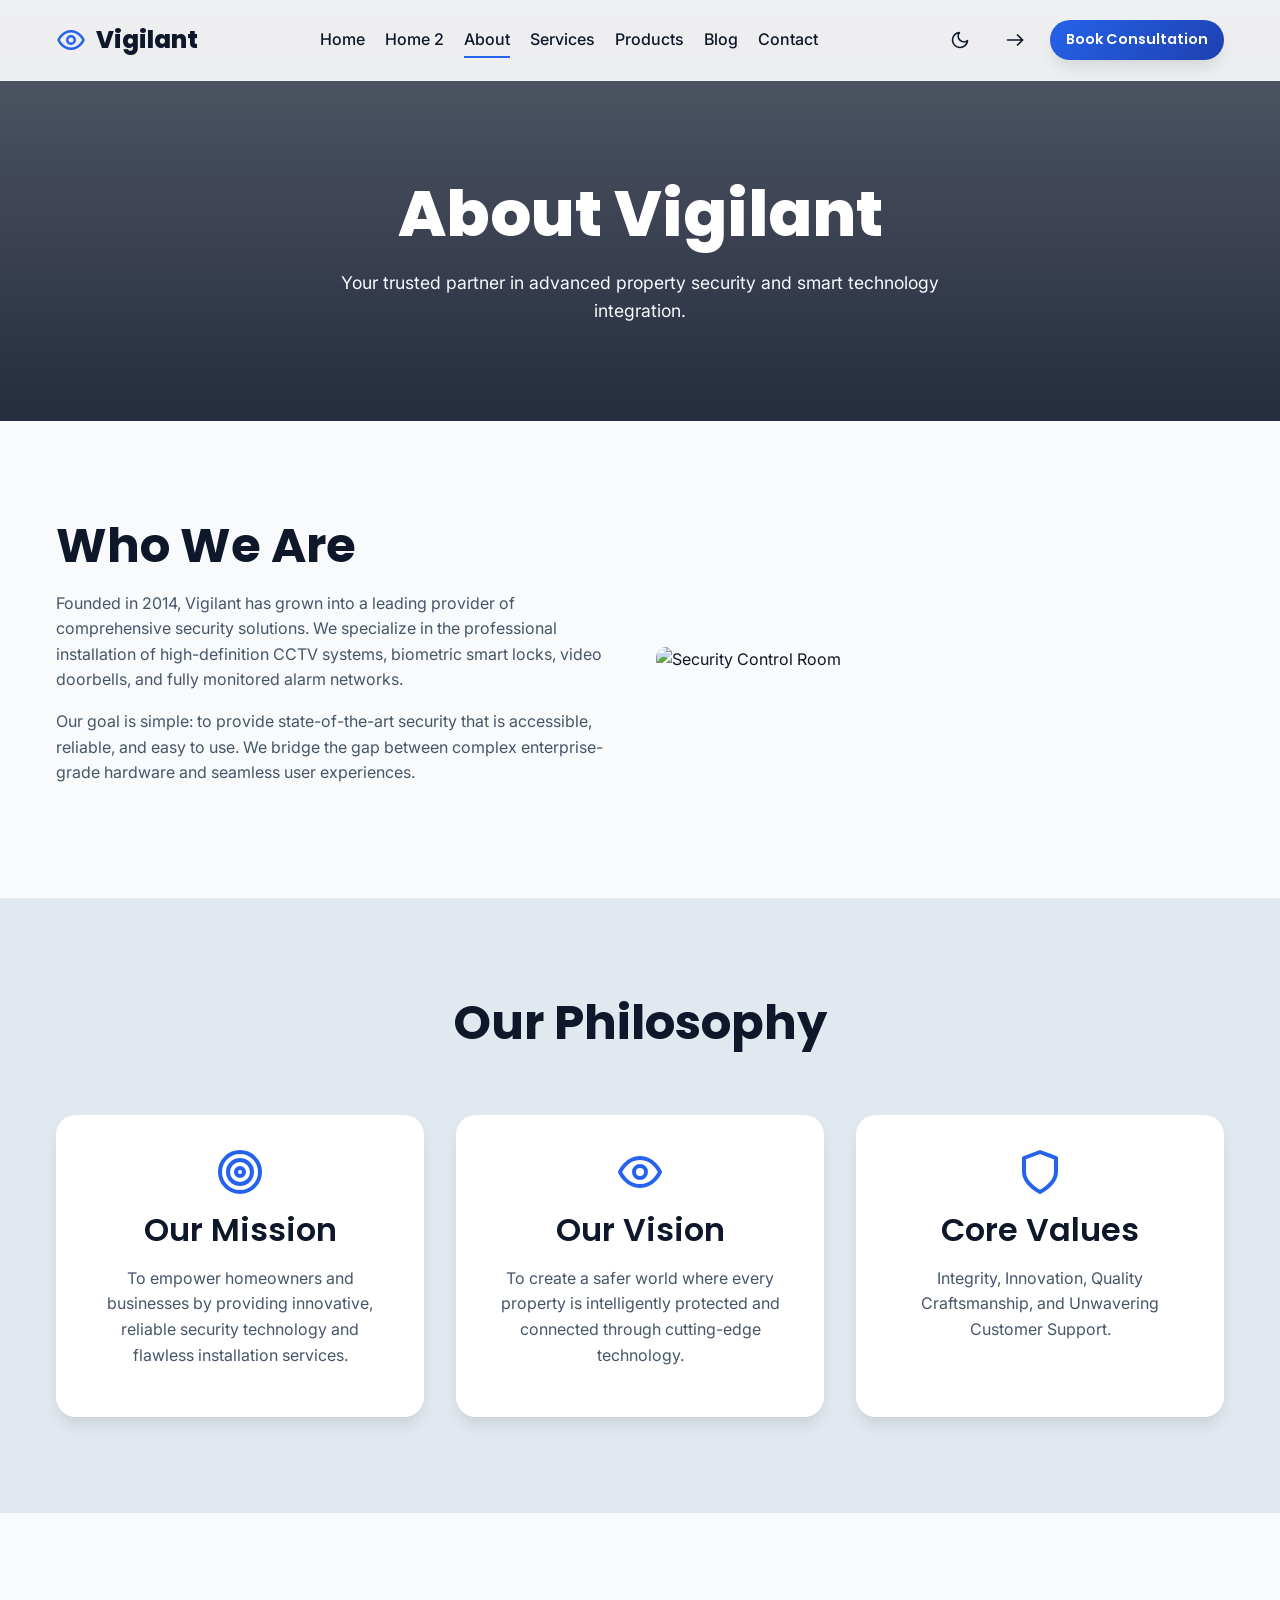
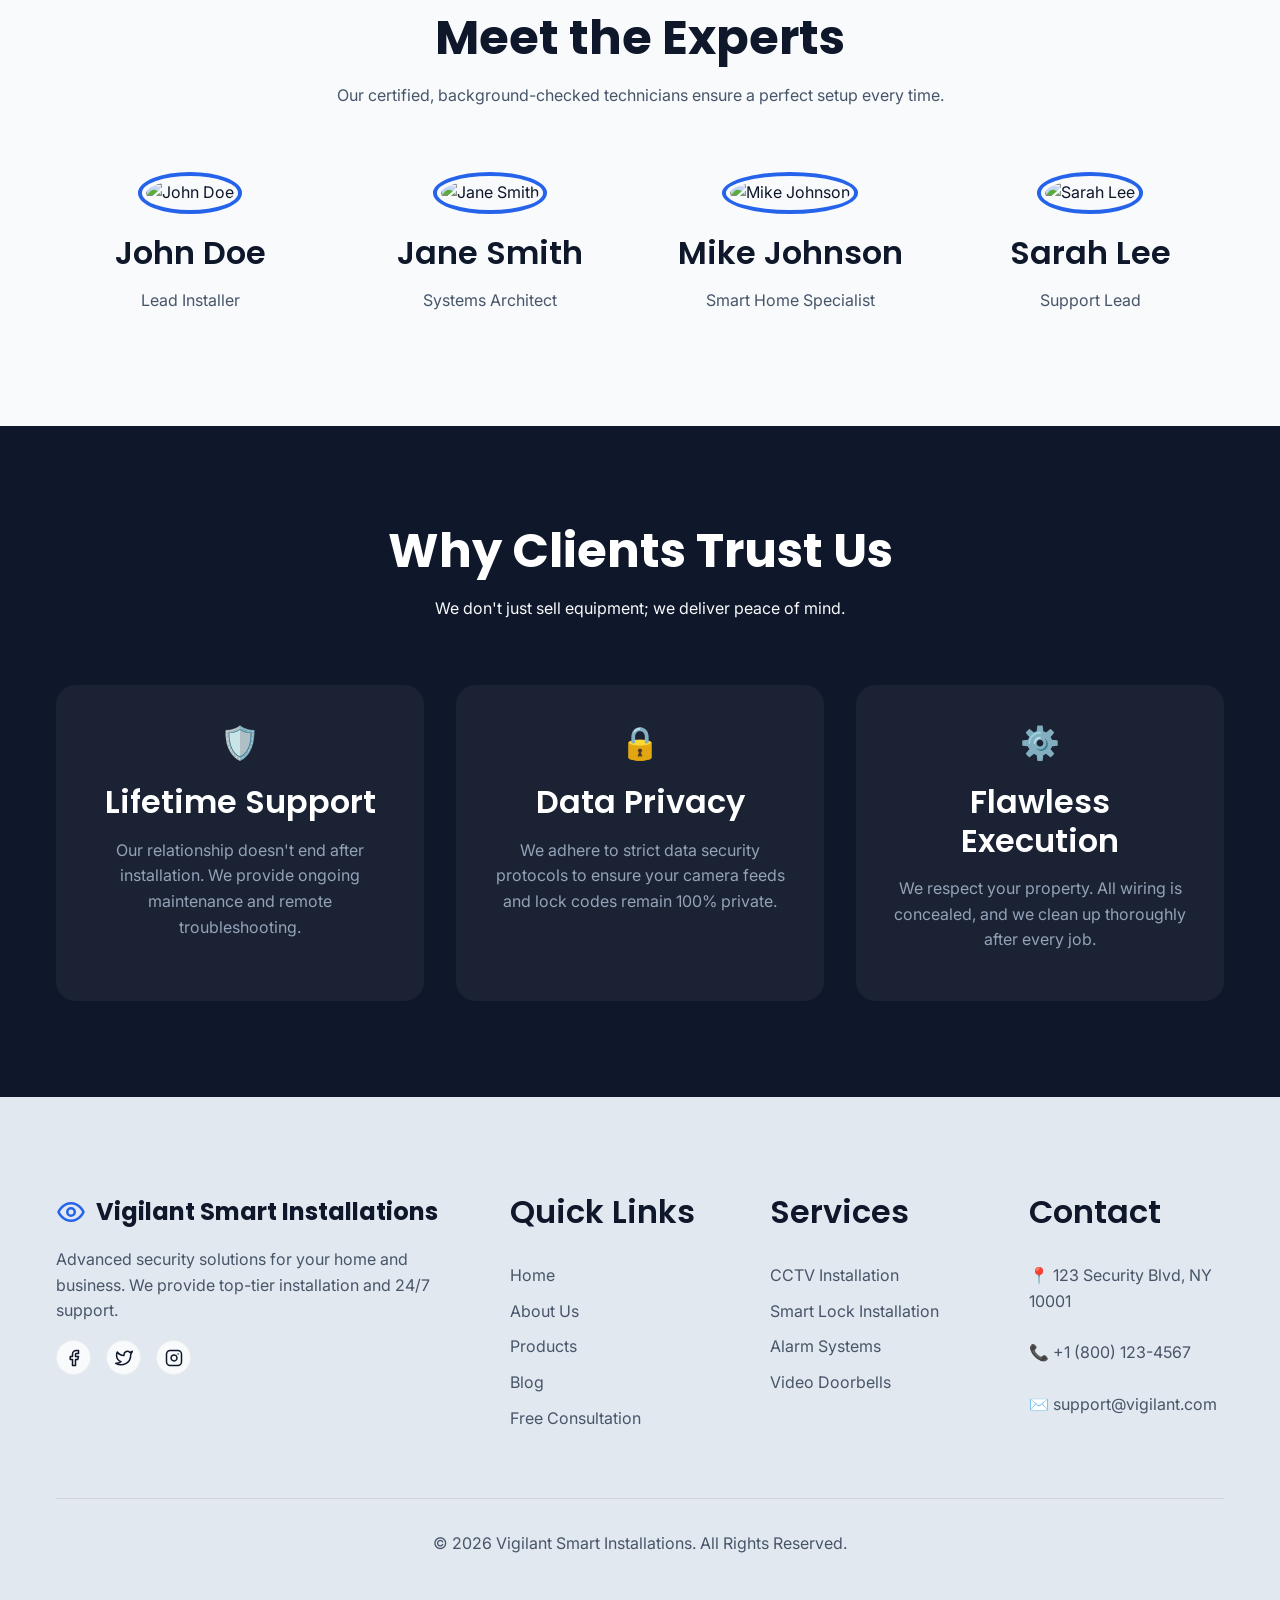
==== about.html @ 624a3940 "Add website files" ====
<!DOCTYPE html>
<html lang="en">

<head>
  <meta c arset="UTF-8">
  <meta name="viewport" content="width=device-width, initial-scale=1.0, maximum-scale=1.0, user-scalable=no">
  <title>About Us - Vigilant Smart Installations</title>
  <meta name="description"
    content="Learn about Vigilant, our mission, vision, and meet our professional installation team.">

  <link rel="stylesheet" href="css/variables.css">
  <link rel="stylesheet" href="css/global.css">
  <link rel="stylesheet" href="css/animations.css">

  <style>
    .page-header {
      padding: calc(80px + var(--space-xl)) 0 var(--space-xl) 0;
      background: linear-gradient(rgba(15, 23, 42, 0.7), rgba(15, 23, 42, 0.9)), url('https://images.unsplash.com/photo-1558002038-1055907df827?auto=format&fit=crop&q=80&w=1920') center/cover;
      color: var(--color-white);
      text-align: center;
    }

    .page-header h1 {
      color: var(--color-white);
    }

    .page-header p {
      color: var(--color-light-gray);
      max-width: 600px;
      margin: 0 auto;
      font-size: 1.1rem;
    }

    .team-member {
      text-align: center;
    }

    .team-img {
      width: 150px;
      height: 150px;
      border-radius: 50%;
      object-fit: cover;
      margin: 0 auto 20px auto;
      border: 4px solid var(--color-primary);
      padding: 4px;
    }

    .trust-card {
      background: var(--bg-main);
      padding: var(--space-md);
      border-radius: 20px;
      text-align: center;
      transition: all var(--transition-normal);
    }

    .trust-card:hover {
      background: var(--bg-card);
      box-shadow: var(--shadow-md);
      transform: translateY(-5px);
    }
  </style>
</head>

<body>

  <div class="loader-wrapper" id="global-loader">
    <div class="loader"></div>
  </div>
  <app-header></app-header>

  <main>
    <!-- Content 1: Company Introduction -->
    <section class="page-header">
      <div class="container animate-fade-in">
        <h1>About Vigilant</h1>
        <p>Your trusted partner in advanced property security and smart technology integration.</p>
      </div>
    </section>

    <section class="section">
      <div class="container">
        <div class="grid grid-2" style="align-items: center;">
          <div class="reveal">
            <h2>Who We Are</h2>
            <p>Founded in 2014, Vigilant has grown into a leading provider of comprehensive security solutions. We
              specialize in the professional installation of high-definition CCTV systems, biometric smart locks, video
              doorbells, and fully monitored alarm networks.</p>
            <p>Our goal is simple: to provide state-of-the-art security that is accessible, reliable, and easy to use.
              We bridge the gap between complex enterprise-grade hardware and seamless user experiences.</p>
          </div>
          <div class="reveal animate-slide-right">
            <img src="https://images.pexels.com/photos/96612/pexels-photo-96612.jpeg" alt="Security Control Room">
          </div>
        </div>
      </div>
    </section>

    <!-- Content 2: Mission, Vision & Core Values -->
    <section class="section" style="background: var(--bg-alt);">
      <div class="container">
        <div class="text-center reveal" style="margin-bottom: var(--space-lg)">
          <h2>Our Philosophy</h2>
        </div>
        <div class="grid grid-3 reveal">
          <div class="glass-card text-center">
            <svg xmlns="http://www.w3.org/2000/svg" width="48" height="48" viewBox="0 0 24 24" fill="none"
              stroke="currentColor" stroke-width="2" stroke-linecap="round" stroke-linejoin="round"
              style="color: var(--color-primary); display: block; margin: 0 auto 15px auto;">
              <circle cx="12" cy="12" r="10"></circle>
              <circle cx="12" cy="12" r="6"></circle>
              <circle cx="12" cy="12" r="2"></circle>
            </svg>
            <h3>Our Mission</h3>
            <p>To empower homeowners and businesses by providing innovative, reliable security technology and flawless
              installation services.</p>
          </div>
          <div class="glass-card text-center delay-100">
            <svg xmlns="http://www.w3.org/2000/svg" width="48" height="48" viewBox="0 0 24 24" fill="none"
              stroke="currentColor" stroke-width="2" stroke-linecap="round" stroke-linejoin="round"
              style="color: var(--color-primary); display: block; margin: 0 auto 15px auto;">
              <path d="M2 12s3-7 10-7 10 7 10 7-3 7-10 7-10-7-10-7Z"></path>
              <circle cx="12" cy="12" r="3"></circle>
            </svg>
            <h3>Our Vision</h3>
            <p>To create a safer world where every property is intelligently protected and connected through
              cutting-edge technology.</p>
          </div>
          <div class="glass-card text-center delay-200">
            <svg xmlns="http://www.w3.org/2000/svg" width="48" height="48" viewBox="0 0 24 24" fill="none"
              stroke="currentColor" stroke-width="2" stroke-linecap="round" stroke-linejoin="round"
              style="color: var(--color-primary); display: block; margin: 0 auto 15px auto;">
              <path d="M12 22s8-4 8-10V5l-8-3-8 3v7c0 6 8 10 8 10z"></path>
            </svg>
            <h3>Core Values</h3>
            <p>Integrity, Innovation, Quality Craftsmanship, and Unwavering Customer Support.</p>
          </div>
        </div>
      </div>
    </section>

    <!-- Content 3: Meet Our Professional Installation Team -->
    <section class="section">
      <div class="container">
        <div class="text-center reveal" style="margin-bottom: var(--space-lg)">
          <h2>Meet the Experts</h2>
          <p>Our certified, background-checked technicians ensure a perfect setup every time.</p>
        </div>

        <div class="grid grid-4 reveal">
          <div class="team-member">
            <img src="https://images.unsplash.com/photo-1560250097-0b93528c311a?auto=format&fit=crop&q=80&w=300"
              alt="John Doe" class="team-img">
            <h3>John Doe</h3>
            <p>Lead Installer</p>
          </div>
          <div class="team-member delay-100">
            <img src="https://images.unsplash.com/photo-1573496359142-b8d87734a5a2?auto=format&fit=crop&q=80&w=300"
              alt="Jane Smith" class="team-img">
            <h3>Jane Smith</h3>
            <p>Systems Architect</p>
          </div>
          <div class="team-member delay-200">
            <img src="https://images.unsplash.com/photo-1519085360753-af0119f7cbe7?auto=format&fit=crop&q=80&w=300"
              alt="Mike Johnson" class="team-img">
            <h3>Mike Johnson</h3>
            <p>Smart Home Specialist</p>
          </div>
          <div class="team-member delay-300">
            <img src="https://images.unsplash.com/photo-1580489944761-15a19d654956?auto=format&fit=crop&q=80&w=300"
              alt="Sarah Lee" class="team-img">
            <h3>Sarah Lee</h3>
            <p>Support Lead</p>
          </div>
        </div>
      </div>
    </section>

    <!-- Content 4: Why Customers Trust Our Security Services -->
    <section class="section" style="background: var(--color-navy); color: var(--color-white);">
      <div class="container">
        <div class="text-center reveal" style="margin-bottom: var(--space-lg)">
          <h2 style="color: var(--color-white);">Why Clients Trust Us</h2>
          <p style="color: var(--color-light-gray);">We don't just sell equipment; we deliver peace of mind.</p>
        </div>

        <div class="grid grid-3 reveal">
          <div class="trust-card" style="background: rgba(255,255,255,0.05); color: var(--color-white);">
            <div style="font-size: 2rem; color: var(--color-secondary); margin-bottom: 15px;">🛡️</div>
            <h3 style="color: var(--color-white);">Lifetime Support</h3>
            <p style="color: #94A3B8;">Our relationship doesn't end after installation. We provide ongoing maintenance
              and remote troubleshooting.</p>
          </div>
          <div class="trust-card delay-100" style="background: rgba(255,255,255,0.05); color: var(--color-white);">
            <div style="font-size: 2rem; color: var(--color-secondary); margin-bottom: 15px;">🔒</div>
            <h3 style="color: var(--color-white);">Data Privacy</h3>
            <p style="color: #94A3B8;">We adhere to strict data security protocols to ensure your camera feeds and lock
              codes remain 100% private.</p>
          </div>
          <div class="trust-card delay-200" style="background: rgba(255,255,255,0.05); color: var(--color-white);">
            <div style="font-size: 2rem; color: var(--color-secondary); margin-bottom: 15px;">⚙️</div>
            <h3 style="color: var(--color-white);">Flawless Execution</h3>
            <p style="color: #94A3B8;">We respect your property. All wiring is concealed, and we clean up thoroughly
              after every job.</p>
          </div>
        </div>
      </div>
    </section>

  </main>

  <app-footer></app-footer>

  <script src="js/components.js"></script>
  <script src="js/app.js"></script>
</body>

</html>
---- css/variables.css ----
:root {
  /* Colors */
  --color-primary: #2563EB; /* Royal Blue */
  --color-primary-dark: #1E40AF;
  --color-secondary: #10B981; /* Emerald Green */
  --color-secondary-dark: #059669;
  
  --color-navy: #0F172A; /* Deep Navy */
  --color-white: #FFFFFF;
  --color-light-gray: #F8FAFC;
  --color-dark-gray: #334155;
  --color-text-body: #475569;
  
  --bg-main: var(--color-light-gray);
  --bg-alt: #E2E8F0;
  --bg-card: var(--color-white);
  --bg-nav: rgba(255, 255, 255, 0.9);
  
  --text-main: var(--color-navy);
  --text-muted: var(--color-text-body);
  
  /* Typography */
  --font-heading: 'Poppins', sans-serif;
  --font-body: 'Inter', sans-serif;
  
  /* Shadows & Glass */
  --shadow-sm: 0 4px 6px -1px rgba(0, 0, 0, 0.1);
  --shadow-md: 0 10px 15px -3px rgba(0, 0, 0, 0.1);
  --shadow-lg: 0 20px 25px -5px rgba(0, 0, 0, 0.1);
  --glass-bg: rgba(255, 255, 255, 0.7);
  --glass-border: 1px solid rgba(255, 255, 255, 0.3);
  --glass-blur: blur(10px);

  /* Spacing */
  --space-xs: 0.5rem;
  --space-sm: 1rem;
  --space-md: 2rem;
  --space-lg: 4rem;
  --space-xl: 6rem;
  
  /* Transitions */
  --transition-fast: 0.2s ease-in-out;
  --transition-normal: 0.3s ease-in-out;
}

/* Dark Theme Overrides */
[data-theme="dark"] {
  --bg-main: var(--color-navy);
  --bg-alt: #0B1121;
  --bg-card: #1E293B;
  --bg-nav: rgba(15, 23, 42, 0.9);
  
  --text-main: var(--color-white);
  --text-muted: #94A3B8;
  
  --glass-bg: rgba(30, 41, 59, 0.7);
  --glass-border: 1px solid rgba(255, 255, 255, 0.1);
}
---- css/global.css ----
@import url('https://fonts.googleapis.com/css2?family=Inter:wght@400;500;600&family=Poppins:wght@500;600;700;800&display=swap');

* {
  margin: 0;
  padding: 0;
  box-sizing: border-box;
}

html {
  scroll-behavior: smooth;
  font-size: 16px;
}

body {
  font-family: var(--font-body);
  background-color: var(--bg-main);
  color: var(--text-main);
  line-height: 1.6;
  transition: background-color var(--transition-normal), color var(--transition-normal);
  overflow-x: hidden;
}

/* Headings */
h1, h2, h3, h4, h5, h6 {
  font-family: var(--font-heading);
  color: var(--text-main);
  margin-bottom: var(--space-sm);
  line-height: 1.2;
}

h1 { font-size: clamp(2.5rem, 5vw, 4rem); font-weight: 800; }
h2 { font-size: clamp(2rem, 4vw, 3rem); font-weight: 700; }
h3 { font-size: clamp(1.5rem, 3vw, 2rem); font-weight: 600; }

p {
  color: var(--text-muted);
  margin-bottom: var(--space-sm);
}

a {
  text-decoration: none;
  color: var(--color-primary);
  transition: color var(--transition-fast);
}

a:hover {
  color: var(--color-primary-dark);
}

ul {
  list-style: none;
}

/* Layout Utilities */
.container {
  width: 100%;
  max-width: 1200px;
  margin: 0 auto;
  padding: 0 var(--space-sm);
}

.section {
  padding: var(--space-xl) 0;
}

.text-center {
  text-align: center;
}

/* Button Styles */
.btn {
  display: inline-flex;
  align-items: center;
  justify-content: center;
  padding: 12px 28px;
  font-family: var(--font-heading);
  font-weight: 600;
  border-radius: 50px;
  border: none;
  cursor: pointer;
  transition: all var(--transition-fast);
  text-align: center;
  gap: 8px;
  white-space: nowrap;
}

.btn-primary {
  background: linear-gradient(135deg, var(--color-primary), var(--color-primary-dark));
  color: var(--color-white);
  box-shadow: var(--shadow-md);
}

.btn-primary:hover {
  transform: translateY(-2px);
  box-shadow: var(--shadow-lg);
  color: var(--color-white);
}

.btn-secondary {
  background: var(--color-secondary);
  color: var(--color-white);
}

.btn-secondary:hover {
  background: var(--color-secondary-dark);
  transform: translateY(-2px);
  color: var(--color-white);
}

.btn-outline {
  background: transparent;
  border: 2px solid var(--color-primary);
  color: var(--color-primary);
}

.btn-outline:hover {
  background: var(--color-primary);
  color: var(--color-white);
}

/* Glass Card */
.glass-card {
  background: var(--bg-card);
  border: var(--glass-border);
  border-radius: 20px;
  padding: var(--space-md);
  box-shadow: var(--shadow-md);
  transition: transform var(--transition-normal), box-shadow var(--transition-normal);
  height: 100%;
  display: flex;
  flex-direction: column;
}

.glass-card:hover {
  transform: translateY(-10px);
  box-shadow: var(--shadow-lg);
}

.glass-card .btn {
  margin-top: auto;
}

/* Form Styles */
.form-group {
  margin-bottom: var(--space-sm);
}

.form-control {
  width: 100%;
  padding: 14px 20px;
  border-radius: 10px;
  border: 1px solid rgba(148, 163, 184, 0.3);
  background: var(--bg-main);
  color: var(--text-main);
  font-family: var(--font-body);
  transition: border-color var(--transition-fast), box-shadow var(--transition-fast);
}

.form-control:focus {
  outline: none;
  border-color: var(--color-primary);
  box-shadow: 0 0 0 3px rgba(37, 99, 235, 0.2);
}

/* RTL Support */
[dir="rtl"] {
  text-align: right;
}

[dir="rtl"] .btn {
  flex-direction: row-reverse;
}

/* Grid System */
.grid {
  display: grid;
  gap: var(--space-md);
}

.grid-2 { grid-template-columns: repeat(1, 1fr); }
.grid-3 { grid-template-columns: repeat(1, 1fr); }
.grid-4 { grid-template-columns: repeat(1, 1fr); }

@media (min-width: 768px) {
  .grid-2 { grid-template-columns: repeat(2, 1fr); }
  .grid-3 { grid-template-columns: repeat(2, 1fr); }
  .grid-4 { grid-template-columns: repeat(2, 1fr); }
}

@media (min-width: 1024px) {
  .grid-3 { grid-template-columns: repeat(3, 1fr); }
  .grid-4 { grid-template-columns: repeat(4, 1fr); }
}

/* Images */
img {
  max-width: 100%;
  height: auto;
  border-radius: 10px;
  object-fit: cover;
}

/* Scrollbar */
::-webkit-scrollbar {
  width: 10px;
}
::-webkit-scrollbar-track {
  background: var(--bg-main);
}
::-webkit-scrollbar-thumb {
  background: var(--color-primary);
  border-radius: 5px;
}
::-webkit-scrollbar-thumb:hover {
  background: var(--color-primary-dark);
}
---- css/animations.css ----
/* Keyframes */
@keyframes fadeIn {
  from { opacity: 0; transform: translateY(20px); }
  to { opacity: 1; transform: translateY(0); }
}

@keyframes slideInLeft {
  from { opacity: 0; transform: translateX(-50px); }
  to { opacity: 1; transform: translateX(0); }
}

@keyframes slideInRight {
  from { opacity: 0; transform: translateX(50px); }
  to { opacity: 1; transform: translateX(0); }
}

@keyframes pulseGlow {
  0% { box-shadow: 0 0 0 0 rgba(16, 185, 129, 0.4); }
  70% { box-shadow: 0 0 0 15px rgba(16, 185, 129, 0); }
  100% { box-shadow: 0 0 0 0 rgba(16, 185, 129, 0); }
}

/* Utility Classes for Animations */
.animate-fade-in {
  animation: fadeIn 0.8s ease-out forwards;
}

.animate-slide-left {
  animation: slideInLeft 0.8s ease-out forwards;
}

.animate-slide-right {
  animation: slideInRight 0.8s ease-out forwards;
}

.delay-100 { animation-delay: 100ms; }
.delay-200 { animation-delay: 200ms; }
.delay-300 { animation-delay: 300ms; }
.delay-400 { animation-delay: 400ms; }

/* Staggered load effect initial states */
.reveal {
  opacity: 0;
  transform: translateY(30px);
  transition: all 0.8s ease-out;
}

.reveal.active {
  opacity: 1;
  transform: translateY(0);
}

/* Loader */
.loader-wrapper {
  position: fixed;
  top: 0;
  left: 0;
  width: 100vw;
  height: 100vh;
  background: var(--bg-main);
  display: flex;
  justify-content: center;
  align-items: center;
  z-index: 9999;
  transition: opacity 0.5s ease-out;
}

.loader {
  width: 50px;
  height: 50px;
  border: 4px solid var(--bg-alt);
  border-top: 4px solid var(--color-primary);
  border-radius: 50%;
  animation: spin 1s linear infinite;
}

@keyframes spin {
  0% { transform: rotate(0deg); }
  100% { transform: rotate(360deg); }
}
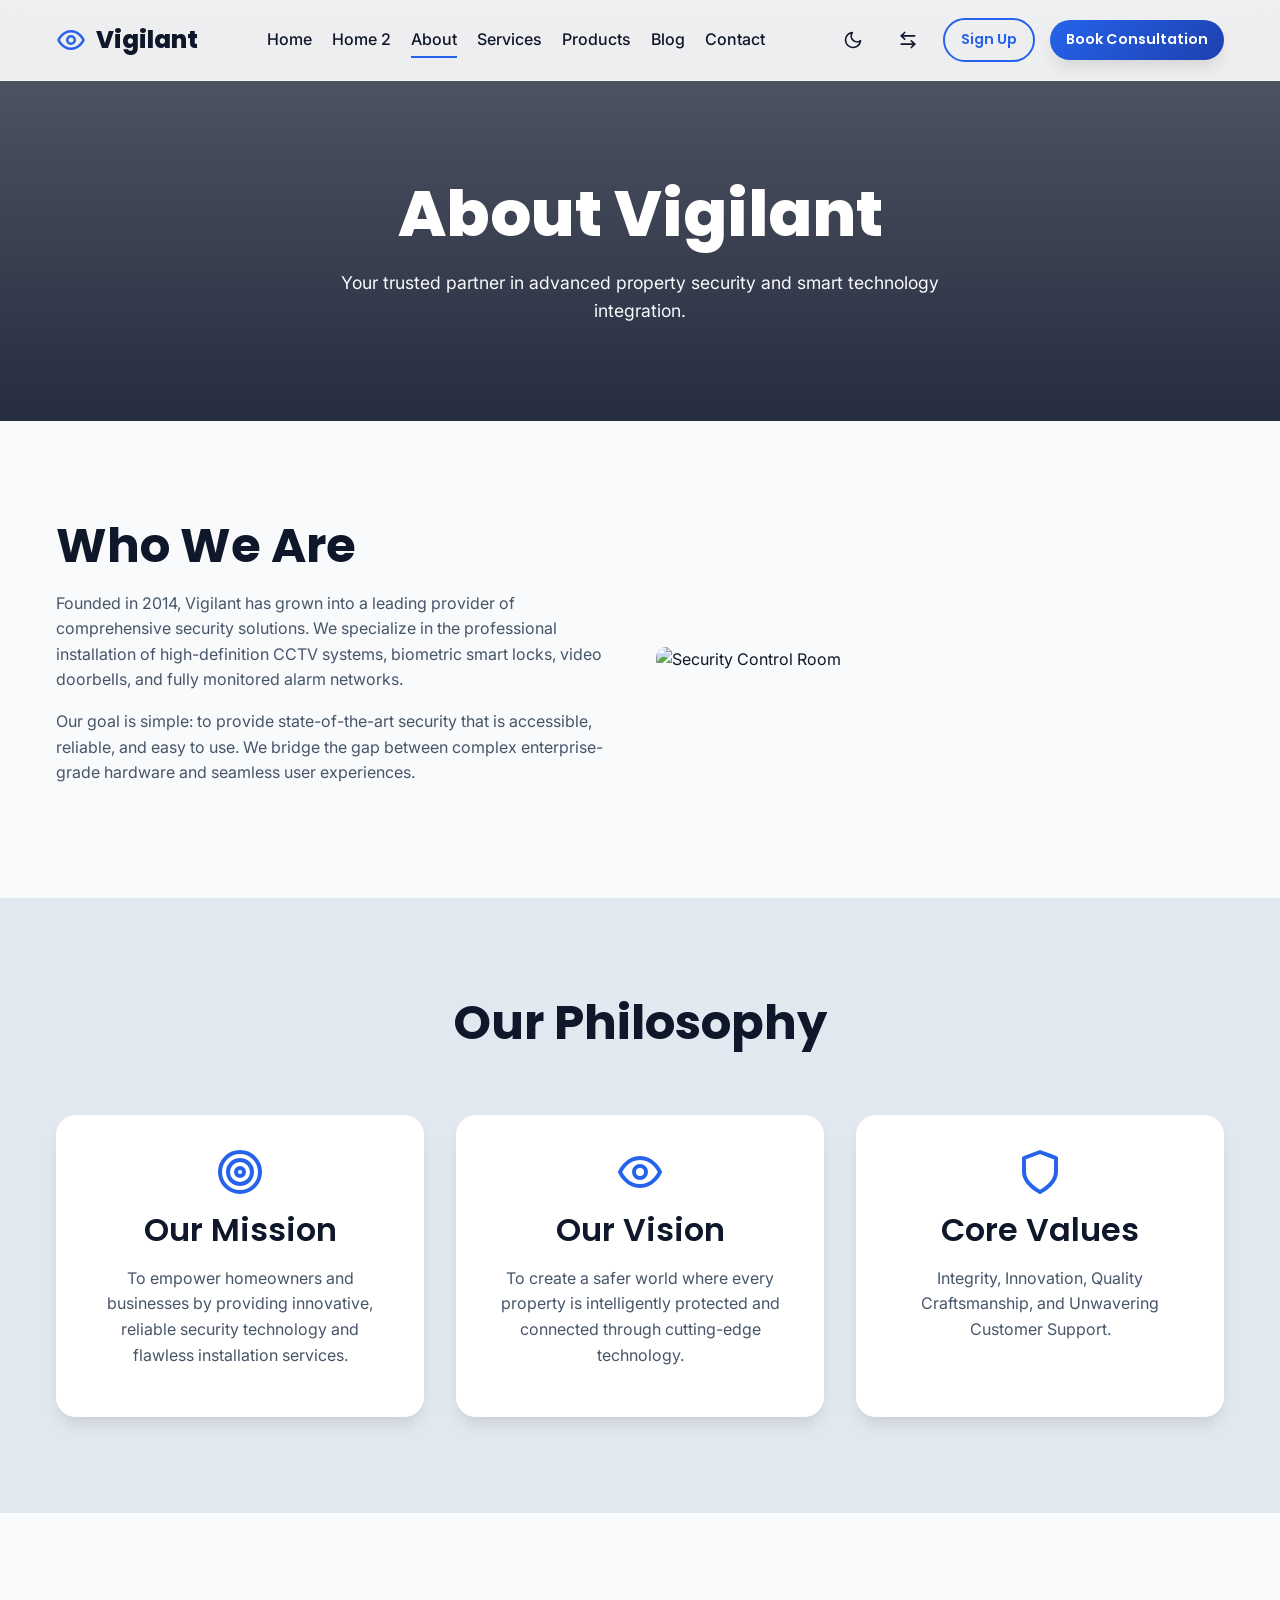
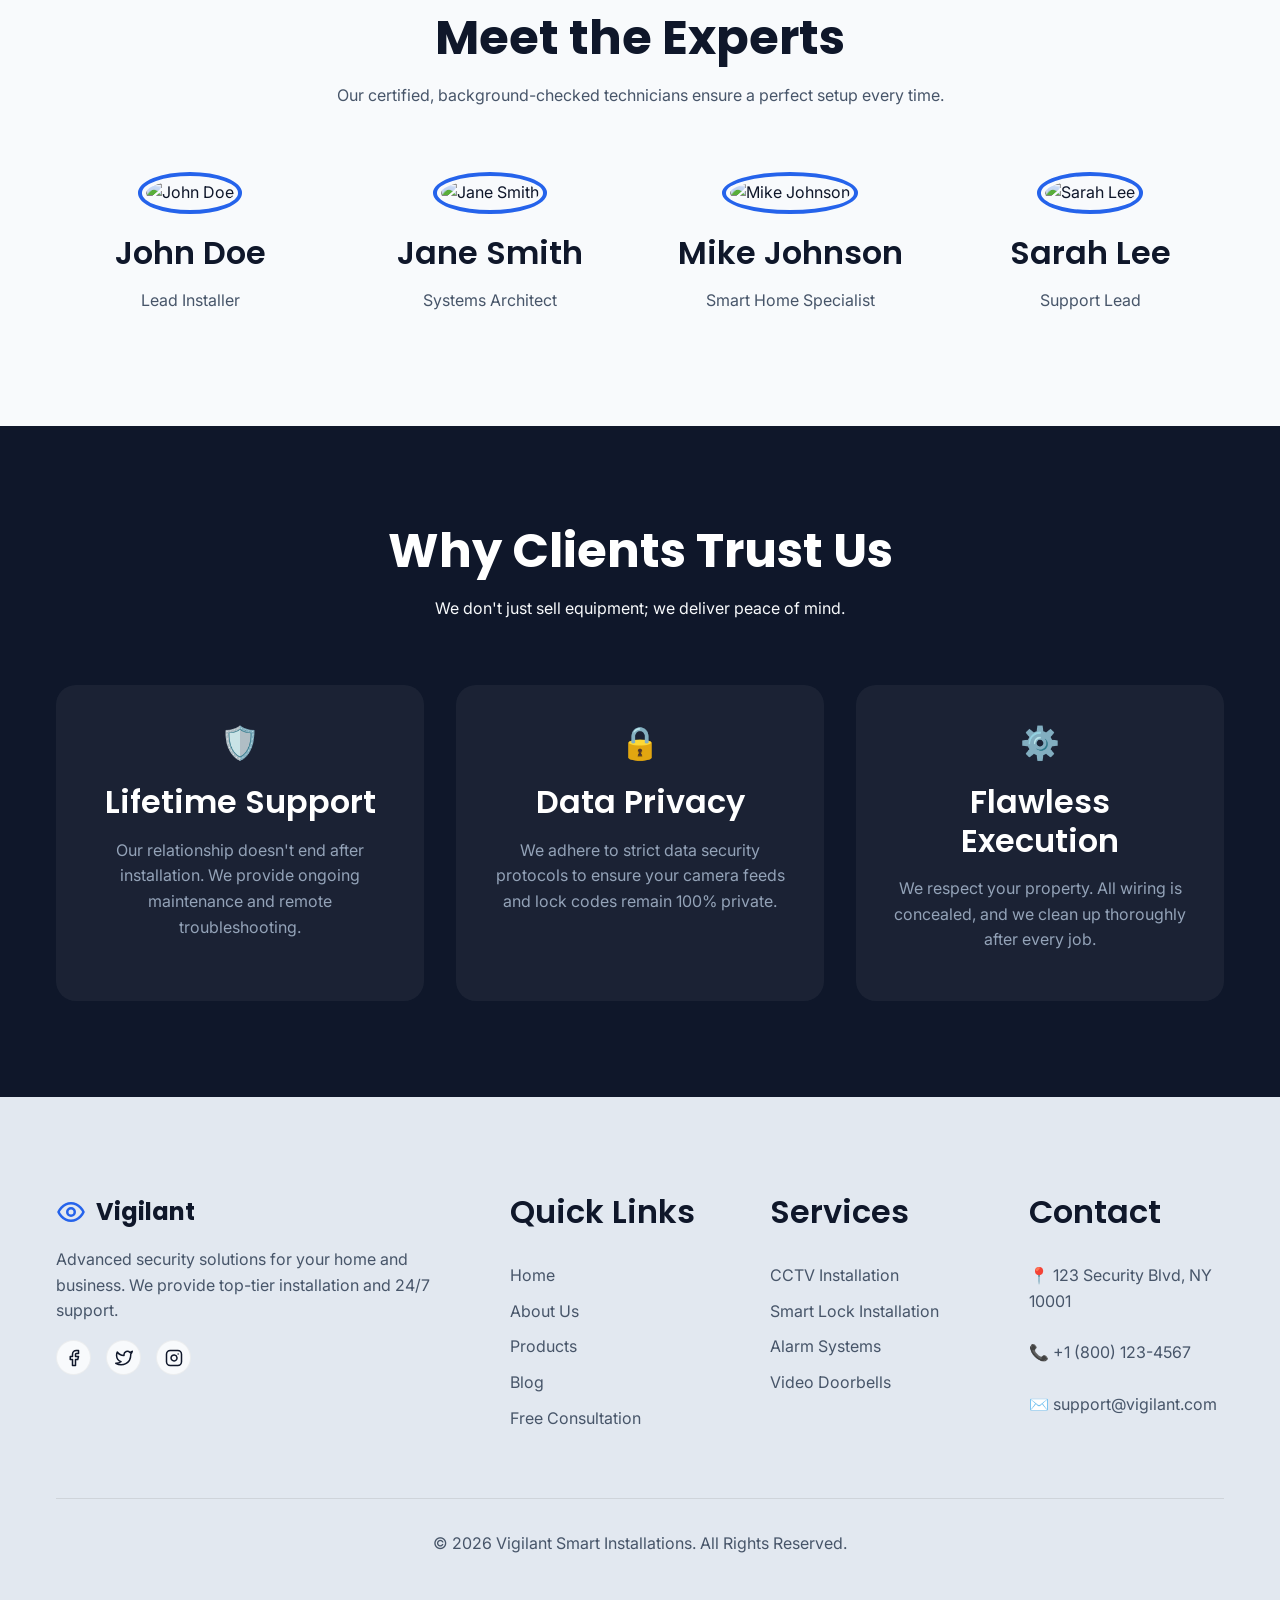
==== commit fb73b999: "index" ====
--- a/about.html
+++ b/about.html
@@ -59,6 +59,7 @@
       transform: translateY(-5px);
     }
   </style>
+  <link rel="icon" type="image/svg+xml" href="data:image/svg+xml,%3Csvg xmlns='http://www.w3.org/2000/svg' viewBox='0 0 24 24' fill='none' stroke='%232563EB' stroke-width='2' stroke-linecap='round' stroke-linejoin='round'%3E%3Cpath d='M2 12s3-7 10-7 10 7 10 7-3 7-10 7-10-7-10-7Z'/%3E%3Ccircle cx='12' cy='12' r='3'/%3E%3C/svg%3E">
 </head>
 
 <body>
